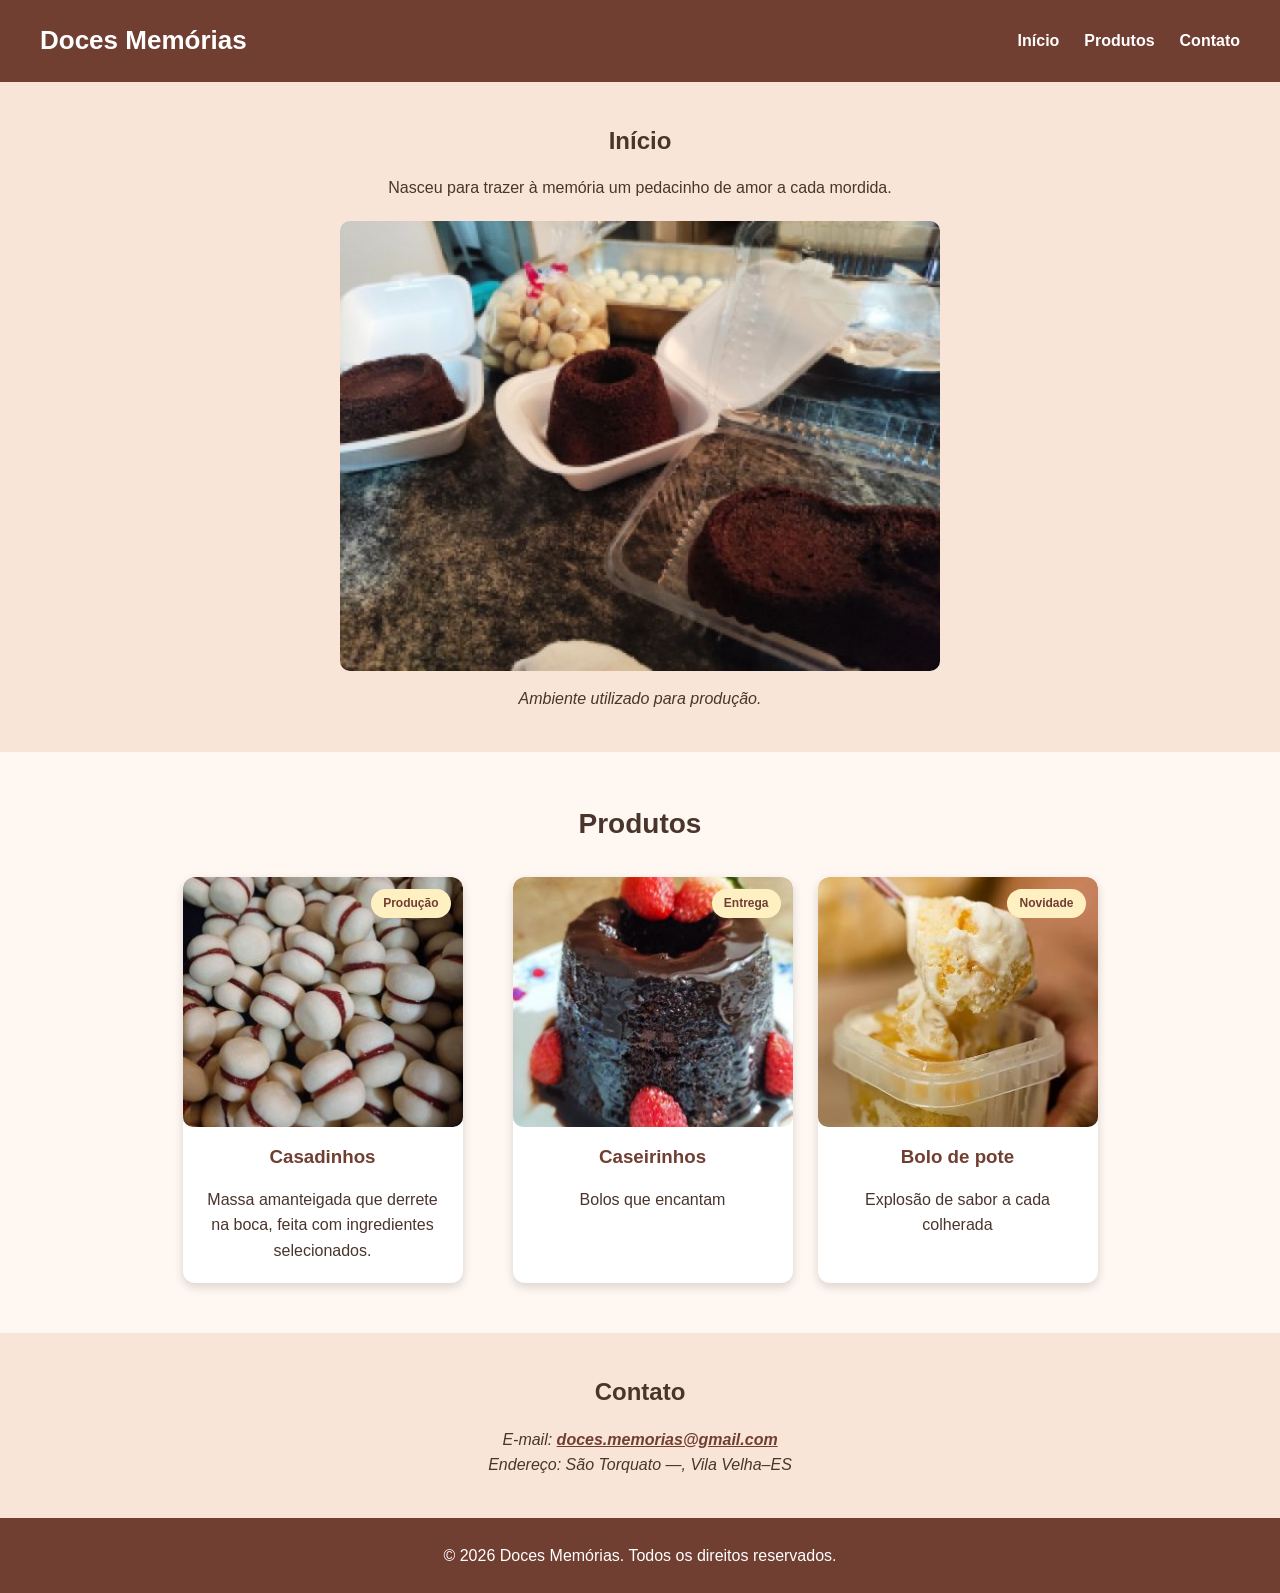
==== semana06/index.html @ 6014de8d "Projeto das semanas 1 a 6" ====
<!DOCTYPE html>
<html lang="pt-BR">

<head>
    <meta charset="UTF-8">
    <meta name="viewport" content="width=device-width, initial-scale=1">

    <title>Doces Memórias - Incubadora</title>

    <!-- CSS externo -->
    <link rel="stylesheet" href="style.css">
</head>

<body>

    <!-- CABEÇALHO COM FLEXBOX -->
    <header class="cabecalho">

        <!-- Nome à esquerda -->
        <h1>Doces Memórias</h1>

        <!-- Menu à direita -->
        <nav>
            <ul class="menu">
                <li><a href="#inicio">Início</a></li>
                <li><a href="#produtos">Produtos</a></li>
                <li><a href="#contato">Contato</a></li>
            </ul>
        </nav>

    </header>

    <main id="conteudo">

        <!-- SEÇÃO INICIAL -->
        <section id="inicio" class="inicio">

            <h2>Início</h2>

            <p>
                Nasceu para trazer à memória um pedacinho
                de amor a cada mordida.
            </p>

            <figure>
                <img src="apresentacao.jpg" alt="Nossa produção">

                <figcaption>
                    Ambiente utilizado para produção.
                </figcaption>
            </figure>

        </section>

        <!-- SEÇÃO DE PRODUTOS COM FLEXBOX -->
        <section id="produtos" class="produtos">

            <h2>Produtos</h2>

            <div class="galeria">

                
<!-- CARD 1 -->
<article class="card">

    <div class="imagem-card">

        <!-- Imagem do produto -->
        <img src="casadinhos.jpg" alt="Casadinhos">

        <!-- Etiqueta de destaque -->
        <span class="badge">Produção</span>

    </div>

    <h3>Casadinhos</h3>

    <p>
        Massa amanteigada que derrete na boca,
        feita com ingredientes selecionados.
    </p>

</article>

                    </p>

                </article>

                <!-- CARD 2 -->
<article class="card">

    <div class="imagem-card">
        <!-- Imagem do produto -->
        <img src="Caseirinho01.jpg"
             alt="Bolo caseirinho de chocolate">

        <span class="badge">Entrega</span>
    </div>

    <h3>Caseirinhos</h3>

    <p>
        Bolos que encantam
    </p>

</article>
                <!-- CARD 3 -->
                <article class="card">

                    <div class="imagem-card imagem3">
                        <!-- Imagem do produto -->
        <img src="bolodepote.jpg"
             alt="Bolo de Pote Abacaxi">
                        <span class="badge">Novidade</span>
                    </div>

                    <h3>Bolo de pote</h3>

                    <p>
                        Explosão de sabor a cada colherada
                        
                    </p>

                </article>

            </div>

        </section>

        <!-- SEÇÃO DE CONTATO -->
        <section id="contato" class="contato">

            <h2>Contato</h2>

            <address>

                E-mail:
                <a href="mailto:doces.memorias@gmail.com">
                    doces.memorias@gmail.com
                </a>

                <br>

                Endereço: São Torquato —, Vila Velha–ES

            </address>

        </section>

    </main>

    <!-- RODAPÉ -->
    <footer>

        <p>
            &copy; <time datetime="2026">2026</time>
            Doces Memórias. Todos os direitos reservados.
        </p>

    </footer>

</body>
</html>
---- semana06/style.css ----
/* =================================
   CONFIGURAÇÕES GERAIS
================================= */

* {
    margin: 0;
    padding: 0;
    box-sizing: border-box;
}

html {
    scroll-behavior: smooth;
}

body {
    font-family: Arial, sans-serif;
    background-color: #fff8f2;
    color: #49352c;
    line-height: 1.6;
}

/* =================================
   CABEÇALHO COM FLEXBOX
================================= */

.cabecalho {
    display: flex;
    justify-content: space-between;
    align-items: center;

    background-color: #713e32;
    color: white;

    padding: 20px 40px;

    /* Cabeçalho permanece no topo */
    position: sticky;
    top: 0;

    /* Prioridade de exibição */
    z-index: 1000;
}

.cabecalho h1 {
    font-size: 26px;
}

/* =================================
   MENU DE NAVEGAÇÃO
================================= */

.menu {
    display: flex;
    gap: 25px;
    list-style: none;
}

.menu a {
    color: white;
    text-decoration: none;
    font-weight: bold;
}

.menu a:hover {
    color: #ffd6a5;
}

/* =================================
   SEÇÃO INICIAL
================================= */

.inicio {
    text-align: center;
    padding: 40px 20px;
    background-color: #f9e5d8;
}

.inicio h2 {
    margin-bottom: 15px;
}

.inicio p {
    margin-bottom: 20px;
}

.inicio img {
    width: 100%;
    max-width: 600px;
    height: auto;
    border-radius: 10px;
}

figcaption {
    margin-top: 8px;
    font-style: italic;
}

/* =================================
   SEÇÃO DE PRODUTOS
================================= */

.produtos {
    padding: 50px 20px;
    text-align: center;
}

.produtos h2 {
    margin-bottom: 30px;
    font-size: 28px;
}

/* =================================
   GALERIA COM FLEXBOX
================================= */

.galeria {
    display: flex;
    justify-content: center;
    align-items: stretch;
    gap: 25px;
    flex-wrap: wrap;
}

/* =================================
   CARDS
================================= */

.card {
    width: 280px;
    background-color: white;

    border-radius: 12px;
    overflow: hidden;

    box-shadow: 0 4px 10px rgba(0, 0, 0, 0.15);

    transition: transform 0.3s;
}

.card:hover {
    transform: translateY(-5px);
}

.card h3 {
    margin: 15px;
    color: #713e32;
}

.card p {
    padding: 0 15px 20px;
}

/* =================================
   ÁREA VISUAL DOS CARDS
================================= */

.imagem-card {
    position: relative;
    width: 100%;
    height: 250px;
    overflow: hidden;
    border-radius: 10px;
}

.imagem-card img {
    width: 100%;
    height: 100%;
    object-fit: cover;
    display: block;
}
.imagem2 {
    background-color: #bd8064;
}

.imagem3 {
    background-color: #e5bb86;
}

/* =================================
   ETIQUETA RELATIVE / ABSOLUTE
================================= */

.badge {
    position: absolute;

    top: 12px;
    right: 12px;

    background-color: #fff0c2;
    color: #713e32;

    padding: 5px 12px;
    border-radius: 20px;

    font-size: 12px;
    font-weight: bold;
}

/* =================================
   SEÇÃO CONTATO
================================= */

.contato {
    text-align: center;
    padding: 40px 20px;
    background-color: #f9e5d8;
}

.contato h2 {
    margin-bottom: 15px;
}

.contato a {
    color: #713e32;
    font-weight: bold;
}

/* =================================
   RODAPÉ
================================= */

footer {
    background-color: #713e32;
    color: white;

    text-align: center;
    padding: 25px;
}

/* =================================
   RESPONSIVIDADE - CELULAR
================================= */

@media (max-width: 768px) {

    /* Cabeçalho em coluna */
    .cabecalho {
        flex-direction: column;
        gap: 15px;
        padding: 20px;
    }

    /* Menu centralizado */
    .menu {
        justify-content: center;
        flex-wrap: wrap;
        gap: 15px;
    }

    /* Três cards em coluna */
    .galeria {
        flex-direction: column;
        align-items: center;
    }

    .card {
        width: 100%;
        max-width: 350px;
    }
}
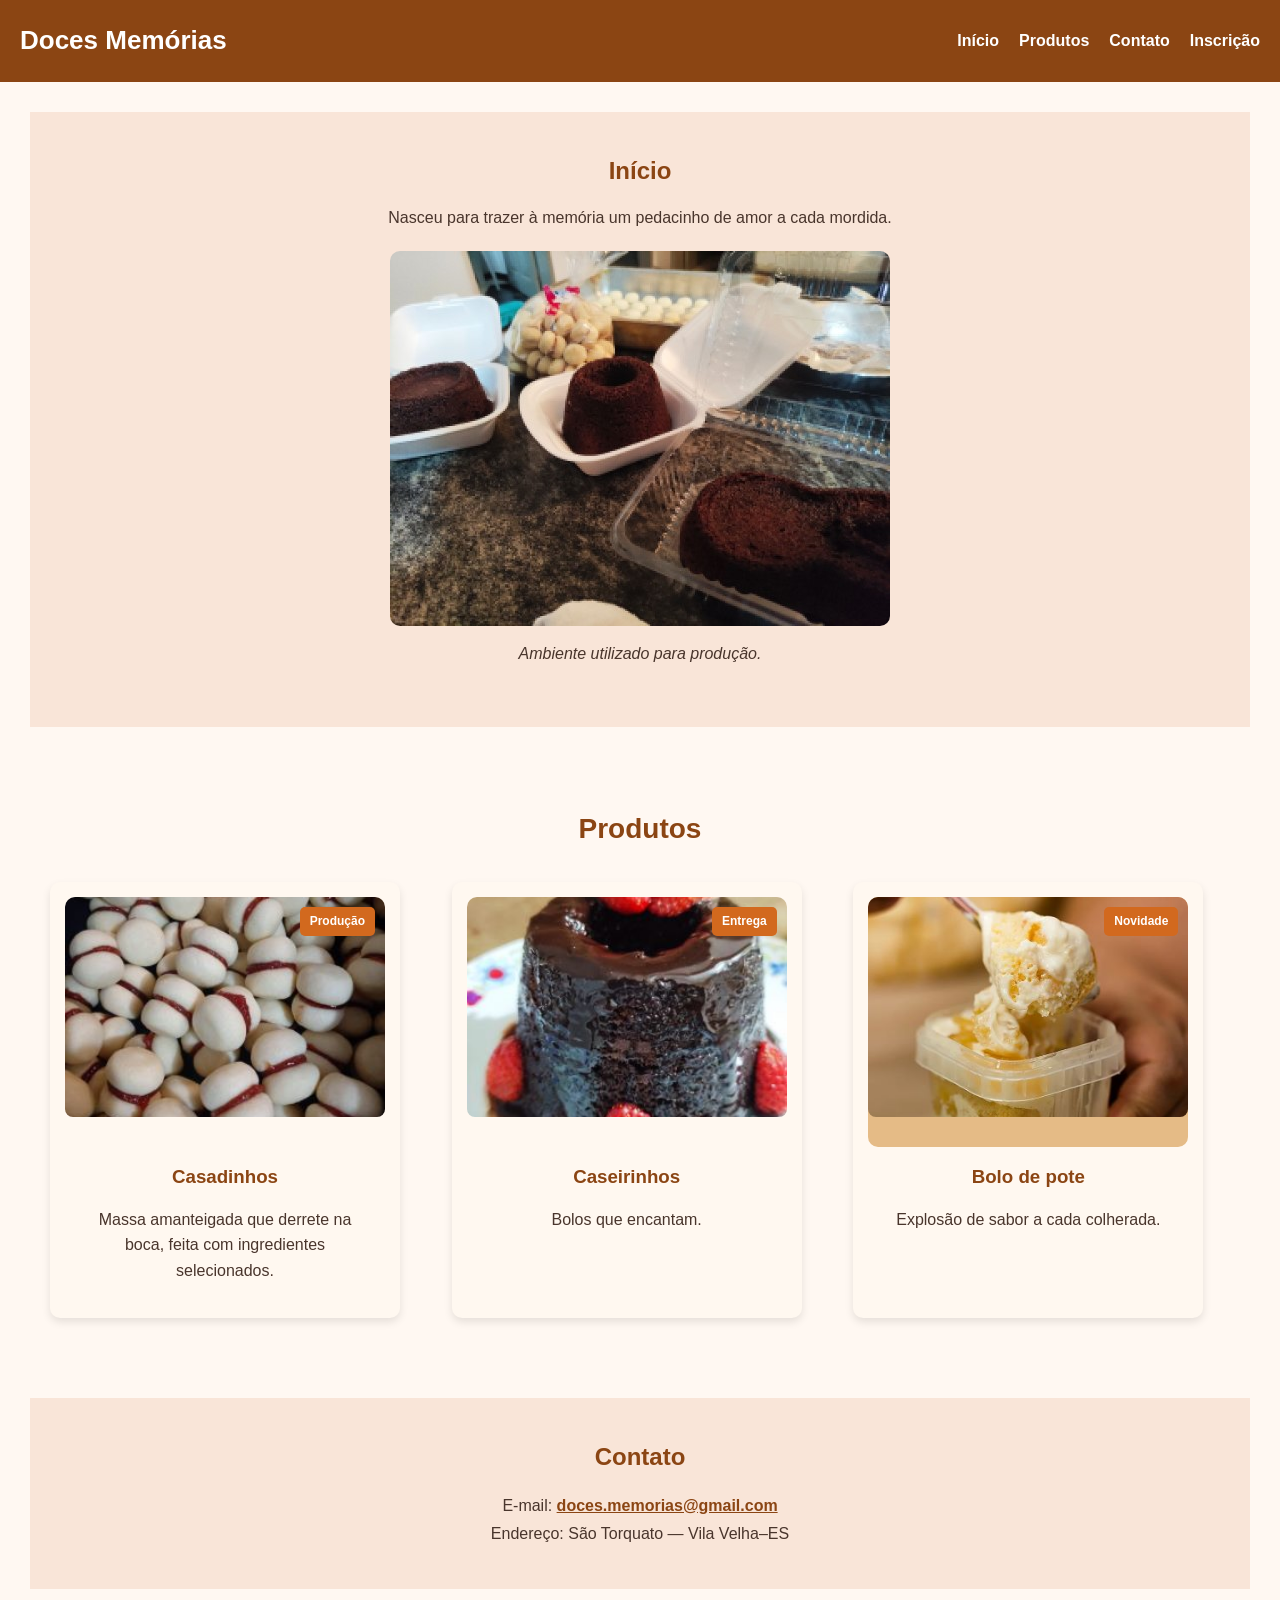
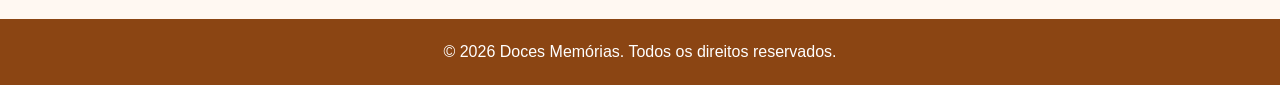
==== commit ea344c15: "Adiciona galeria responsiva com auto-fit" ====
--- a/semana06/index.html
+++ b/semana06/index.html
@@ -8,33 +8,34 @@
 
     <title>Doces Memórias - Incubadora</title>
 
-    <!-- CSS externo -->
     <link rel="stylesheet" href="style.css">
 </head>
 
 <body>
 
-    <!-- CABEÇALHO COM FLEXBOX -->
-    <header class="cabecalho">
+    <!-- CABEÇALHO -->
+    <header class="cabecalho" id="inicio">
 
-        <!-- Nome à esquerda -->
         <h1>Doces Memórias</h1>
 
-        <!-- Menu à direita -->
         <nav>
             <ul class="menu">
                 <li><a href="#inicio">Início</a></li>
                 <li><a href="#produtos">Produtos</a></li>
                 <li><a href="#contato">Contato</a></li>
+                <li>
+                    <a href="pre-incubacao.html">Inscrição</a>
+                </li>
             </ul>
         </nav>
 
     </header>
 
+    <!-- CONTEÚDO PRINCIPAL -->
     <main id="conteudo">
 
         <!-- SEÇÃO INICIAL -->
-        <section id="inicio" class="inicio">
+        <section id="apresentacao" class="inicio">
 
             <h2>Início</h2>
 
@@ -53,73 +54,70 @@
 
         </section>
 
-        <!-- SEÇÃO DE PRODUTOS COM FLEXBOX -->
+        <!-- GALERIA DE PRODUTOS -->
         <section id="produtos" class="produtos">
 
             <h2>Produtos</h2>
 
             <div class="galeria">
 
-                
-<!-- CARD 1 -->
-<article class="card">
+                <!-- CARD 1 -->
+                <article class="card">
 
-    <div class="imagem-card">
+                    <div class="imagem-card">
 
-        <!-- Imagem do produto -->
-        <img src="casadinhos.jpg" alt="Casadinhos">
+                        <img src="casadinhos.jpg"
+                             alt="Casadinhos">
 
-        <!-- Etiqueta de destaque -->
-        <span class="badge">Produção</span>
+                        <span class="badge">Produção</span>
 
-    </div>
+                    </div>
 
-    <h3>Casadinhos</h3>
+                    <h3>Casadinhos</h3>
 
-    <p>
-        Massa amanteigada que derrete na boca,
-        feita com ingredientes selecionados.
-    </p>
-
-</article>
-
+                    <p>
+                        Massa amanteigada que derrete na boca,
+                        feita com ingredientes selecionados.
                     </p>
 
                 </article>
 
                 <!-- CARD 2 -->
-<article class="card">
+                <article class="card">
 
-    <div class="imagem-card">
-        <!-- Imagem do produto -->
-        <img src="Caseirinho01.jpg"
-             alt="Bolo caseirinho de chocolate">
+                    <div class="imagem-card">
 
-        <span class="badge">Entrega</span>
-    </div>
+                        <img src="Caseirinho01.jpg"
+                             alt="Bolo caseirinho de chocolate">
 
-    <h3>Caseirinhos</h3>
+                        <span class="badge">Entrega</span>
 
-    <p>
-        Bolos que encantam
-    </p>
+                    </div>
 
-</article>
+                    <h3>Caseirinhos</h3>
+
+                    <p>
+                        Bolos que encantam.
+                    </p>
+
+                </article>
+
                 <!-- CARD 3 -->
                 <article class="card">
 
                     <div class="imagem-card imagem3">
-                        <!-- Imagem do produto -->
-        <img src="bolodepote.jpg"
-             alt="Bolo de Pote Abacaxi">
+
+                        <img src="bolodepote.jpg"
+                             alt="Bolo de pote de abacaxi">
+
                         <span class="badge">Novidade</span>
+
                     </div>
 
                     <h3>Bolo de pote</h3>
 
                     <p>
-                        Explosão de sabor a cada colherada
-                        
+                        Explosão de sabor a cada colherada.
                     </p>
 
                 </article>
@@ -142,7 +140,7 @@
 
                 <br>
 
-                Endereço: São Torquato —, Vila Velha–ES
+                Endereço: São Torquato — Vila Velha–ES
 
             </address>
 
@@ -151,7 +149,7 @@
     </main>
 
     <!-- RODAPÉ -->
-    <footer>
+    <footer id="rodape">
 
         <p>
             &copy; <time datetime="2026">2026</time>
--- a/semana06/style.css
+++ b/semana06/style.css
@@ -232,30 +232,237 @@
    RESPONSIVIDADE - CELULAR
 ================================= */
 
-@media (max-width: 768px) {
-
-    /* Cabeçalho em coluna */
+
+/* =========================================
+   CONFIGURAÇÃO GERAL
+========================================= */
+
+* {
+    box-sizing: border-box;
+}
+
+html {
+    scroll-behavior: smooth;
+}
+
+body {
+    margin: 0;
+    min-height: 100vh;
+
+    /* GRID: HEADER, MAIN E FOOTER */
+    display: grid;
+    grid-template-rows: auto 1fr auto;
+
+    font-family: Arial, sans-serif;
+}
+
+/* =========================================
+   CABEÇALHO
+========================================= */
+
+.cabecalho {
+    display: flex;
+    justify-content: space-between;
+    align-items: center;
+
+    padding: 20px;
+    background-color: #8B4513;
+    color: white;
+}
+
+.cabecalho h1 {
+    margin: 0;
+}
+
+/* MENU */
+
+.menu {
+    display: flex;
+    gap: 20px;
+
+    list-style: none;
+    padding: 0;
+    margin: 0;
+}
+
+.menu a {
+    color: white;
+    text-decoration: none;
+    font-weight: bold;
+}
+
+.menu a:hover {
+    color: #FFD700;
+}
+
+/* =========================================
+   CONTEÚDO PRINCIPAL
+========================================= */
+
+main {
+    padding: 30px;
+    display: grid;
+    gap: 30px;
+}
+
+section {
+    padding: 20px;
+}
+
+section h2 {
+    text-align: center;
+    color: #8B4513;
+}
+
+/* =========================================
+   SEÇÃO INICIAL
+========================================= */
+
+.inicio {
+    text-align: center;
+}
+
+.inicio figure {
+    margin: 20px auto;
+}
+
+.inicio img {
+    max-width: 100%;
+    width: 500px;
+    height: auto;
+    border-radius: 10px;
+}
+
+/* =========================================
+   GALERIA COM CSS GRID E AUTO-FIT
+========================================= */
+
+.galeria {
+    display: grid;
+
+    grid-template-columns:
+        repeat(auto-fit, minmax(250px, 1fr));
+
+    gap: 25px;
+}
+
+/* =========================================
+   CARDS DOS PRODUTOS
+========================================= */
+
+.card {
+    background-color: #FFF8F0;
+
+    border-radius: 10px;
+    padding: 15px;
+
+    text-align: center;
+
+    box-shadow: 0 4px 8px rgba(0, 0, 0, 0.1);
+
+    transition: transform 0.3s;
+}
+
+.card:hover {
+    transform: translateY(-5px);
+}
+
+.imagem-card {
+    position: relative;
+}
+
+.imagem-card img {
+    width: 100%;
+    height: 220px;
+
+    object-fit: cover;
+
+    border-radius: 8px;
+}
+
+/* ETIQUETAS */
+
+.badge {
+    position: absolute;
+
+    top: 10px;
+    right: 10px;
+
+    background-color: #D2691E;
+    color: white;
+
+    padding: 5px 10px;
+    border-radius: 5px;
+
+    font-size: 12px;
+    font-weight: bold;
+}
+
+.card h3 {
+    color: #8B4513;
+}
+
+/* =========================================
+   CONTATO
+========================================= */
+
+.contato {
+    text-align: center;
+}
+
+.contato address {
+    font-style: normal;
+    line-height: 1.8;
+}
+
+.contato a {
+    color: #8B4513;
+}
+
+/* =========================================
+   RODAPÉ
+========================================= */
+
+footer {
+    background-color: #8B4513;
+    color: white;
+
+    text-align: center;
+    padding: 20px;
+}
+
+/* =========================================
+   RESPONSIVIDADE
+========================================= */
+
+@media (max-width: 600px) {
+
     .cabecalho {
         flex-direction: column;
-        gap: 15px;
-        padding: 20px;
+        gap: 20px;
     }
 
-    /* Menu centralizado */
     .menu {
+        flex-wrap: wrap;
         justify-content: center;
-        flex-wrap: wrap;
-        gap: 15px;
     }
 
-    /* Três cards em coluna */
-    .galeria {
-        flex-direction: column;
-        align-items: center;
+    main {
+        padding: 15px;
     }
+
+    
+.galeria {
+    display: grid;
+    grid-template-columns: repeat(auto-fit, minmax(250px, 1fr));
+    gap: 25px;
+}
+
+}
+
 
     .card {
         width: 100%;
         max-width: 350px;
     }
-}
+
